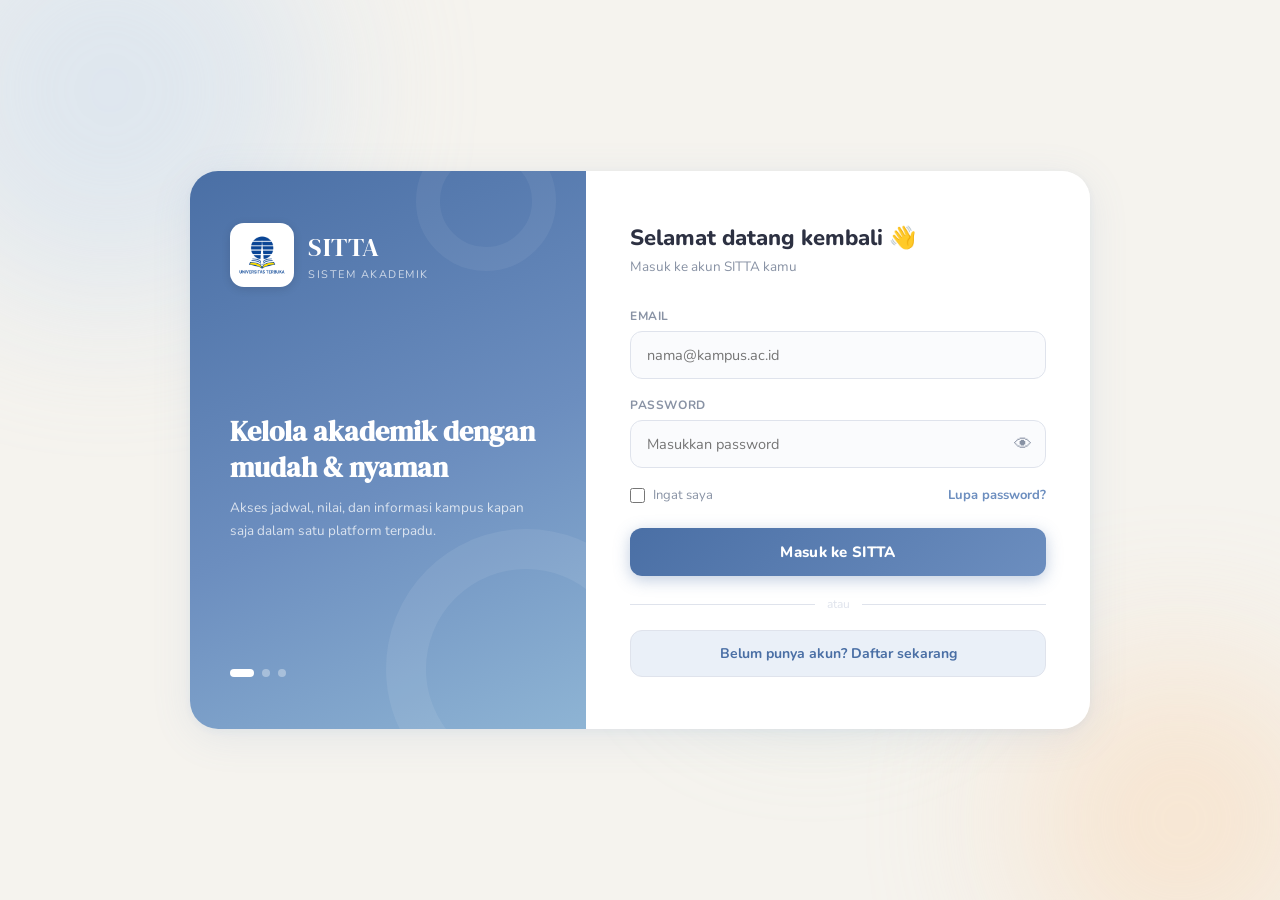
==== index.html @ 43a12ce6 "firstt edit" ====
<!DOCTYPE html>
<html lang="id">

<head>
    <meta charset="UTF-8">
    <meta name="viewport" content="width=device-width, initial-scale=1.0">
    <title>SITTA — Masuk</title>
    <link
        href="https://fonts.googleapis.com/css2?family=Nunito:wght@400;500;600;700;800&family=DM+Serif+Display:ital@0;1&display=swap"
        rel="stylesheet">
    <style>
        *,
        *::before,
        *::after {
            box-sizing: border-box;
            margin: 0;
            padding: 0;
        }

        :root {
            --primary: #6C8EBF;
            --primary-dk: #4A6FA5;
            --primary-lt: #EAF0F8;
            --accent: #F4A261;
            --accent-lt: #FEF1E6;
            --bg: #F5F3EE;
            --card: #FFFFFF;
            --text: #2D3142;
            --muted: #8892A4;
            --border: #DFE3EC;
            --success: #6DB57A;
            --radius: 18px;
            --shadow: 0 8px 40px rgba(108, 142, 191, .12), 0 2px 8px rgba(108, 142, 191, .08);
        }

        body {
            min-height: 100vh;
            background: var(--bg);
            display: flex;
            align-items: center;
            justify-content: center;
            font-family: 'Nunito', sans-serif;
            overflow: hidden;
            position: relative;
        }

        /* ── decorative blobs ── */
        .blob {
            position: fixed;
            border-radius: 50%;
            filter: blur(80px);
            opacity: .45;
            pointer-events: none;
            animation: drift 14s ease-in-out infinite alternate;
        }

        .blob-1 {
            width: 420px;
            height: 420px;
            background: #C5D9F0;
            top: -120px;
            left: -100px;
            animation-delay: 0s;
        }

        .blob-2 {
            width: 320px;
            height: 320px;
            background: #FAD5AF;
            bottom: -80px;
            right: -60px;
            animation-delay: -5s;
        }

        .blob-3 {
            width: 220px;
            height: 220px;
            background: #C8E6D4;
            top: 50%;
            left: 55%;
            animation-delay: -9s;
        }

        @keyframes drift {
            0% {
                transform: translate(0, 0) scale(1)
            }

            100% {
                transform: translate(30px, 20px) scale(1.06)
            }
        }

        /* ── layout ── */
        .page {
            display: flex;
            align-items: stretch;
            width: min(900px, 96vw);
            min-height: 540px;
            border-radius: 28px;
            box-shadow: var(--shadow);
            overflow: hidden;
            position: relative;
            z-index: 1;
            animation: rise .6s cubic-bezier(.22, .68, 0, 1.2) both;
        }

        @keyframes rise {
            from {
                opacity: 0;
                transform: translateY(28px)
            }

            to {
                opacity: 1;
                transform: none
            }
        }

        /* ── left panel ── */
        .panel-left {
            width: 44%;
            background: linear-gradient(155deg, #4A6FA5 0%, #6C8EBF 55%, #8EB4D4 100%);
            padding: 52px 40px;
            display: flex;
            flex-direction: column;
            justify-content: space-between;
            color: #fff;
            position: relative;
            overflow: hidden;
        }

        .panel-left::before {
            content: '';
            position: absolute;
            width: 280px;
            height: 280px;
            border-radius: 50%;
            border: 40px solid rgba(255, 255, 255, .08);
            bottom: -80px;
            right: -80px;
        }

        .panel-left::after {
            content: '';
            position: absolute;
            width: 140px;
            height: 140px;
            border-radius: 50%;
            border: 24px solid rgba(255, 255, 255, .06);
            top: -40px;
            right: 30px;
        }

        .brand {
            display: flex;
            align-items: center;
            gap: 14px;
        }

        .brand-icon {
            width: 64px;
            height: 64px;
            background: #fff;
            border-radius: 14px;
            display: flex;
            align-items: center;
            justify-content: center;
            padding: 6px;
            box-shadow: 0 2px 10px rgba(0, 0, 0, .12);
            flex-shrink: 0;
        }

        .brand-icon img {
            width: 100%;
            height: 100%;
            object-fit: contain;
        }

        .brand-name {
            font-family: 'DM Serif Display', serif;
            font-size: 26px;
            letter-spacing: .5px;
        }

        .brand-sub {
            font-size: 11px;
            opacity: .7;
            letter-spacing: 1.5px;
            text-transform: uppercase;
            margin-top: 2px;
        }

        .panel-tagline {
            position: relative;
            z-index: 1;
        }

        .panel-tagline h1 {
            font-family: 'DM Serif Display', serif;
            font-size: 28px;
            line-height: 1.3;
            margin-bottom: 12px;
        }

        .panel-tagline p {
            font-size: 13.5px;
            opacity: .75;
            line-height: 1.7;
        }

        .panel-dots {
            display: flex;
            gap: 8px;
        }

        .dot {
            width: 8px;
            height: 8px;
            border-radius: 50%;
            background: rgba(255, 255, 255, .35);
        }

        .dot.active {
            background: #fff;
            width: 24px;
            border-radius: 4px;
        }

        /* ── right panel ── */
        .panel-right {
            flex: 1;
            background: var(--card);
            padding: 52px 44px;
            display: flex;
            flex-direction: column;
            justify-content: center;
        }

        .form-head {
            margin-bottom: 32px;
        }

        .form-head h2 {
            font-size: 22px;
            font-weight: 800;
            color: var(--text);
        }

        .form-head p {
            font-size: 13.5px;
            color: var(--muted);
            margin-top: 4px;
        }

        /* ── form fields ── */
        .field {
            position: relative;
            margin-bottom: 18px;
        }

        .field label {
            display: block;
            font-size: 12px;
            font-weight: 700;
            letter-spacing: .6px;
            text-transform: uppercase;
            color: var(--muted);
            margin-bottom: 7px;
        }

        .field input {
            width: 100%;
            padding: 13px 16px;
            border: 1.5px solid var(--border);
            border-radius: 12px;
            font-family: 'Nunito', sans-serif;
            font-size: 14.5px;
            color: var(--text);
            background: #FAFBFD;
            outline: none;
            transition: border-color .2s, box-shadow .2s, background .2s;
        }

        .field input:focus {
            border-color: var(--primary);
            background: #fff;
            box-shadow: 0 0 0 3.5px rgba(108, 142, 191, .14);
        }

        .field input.has-icon {
            padding-right: 46px;
        }

        .toggle-pw {
            position: absolute;
            right: 14px;
            top: 38px;
            background: none;
            border: none;
            cursor: pointer;
            color: var(--muted);
            font-size: 18px;
            transition: color .2s;
            line-height: 1;
        }

        .toggle-pw:hover {
            color: var(--primary);
        }

        /* ── options row ── */
        .options-row {
            display: flex;
            align-items: center;
            justify-content: space-between;
            margin-bottom: 24px;
        }

        .check-label {
            display: flex;
            align-items: center;
            gap: 8px;
            font-size: 13px;
            color: var(--muted);
            cursor: pointer;
        }

        .check-label input[type="checkbox"] {
            accent-color: var(--primary);
            width: 15px;
            height: 15px;
        }

        .btn-link-sm {
            background: none;
            border: none;
            cursor: pointer;
            font-family: 'Nunito', sans-serif;
            font-size: 13px;
            font-weight: 700;
            color: var(--primary);
            transition: color .15s;
        }

        .btn-link-sm:hover {
            color: var(--primary-dk);
        }

        /* ── primary button ── */
        .btn-primary {
            width: 100%;
            padding: 14px;
            background: linear-gradient(135deg, #4A6FA5, #6C8EBF);
            color: #fff;
            border: none;
            border-radius: 12px;
            font-family: 'Nunito', sans-serif;
            font-size: 15px;
            font-weight: 800;
            letter-spacing: .3px;
            cursor: pointer;
            transition: transform .15s, box-shadow .15s;
            box-shadow: 0 4px 16px rgba(74, 111, 165, .35);
            margin-bottom: 20px;
        }

        .btn-primary:hover {
            transform: translateY(-1px);
            box-shadow: 0 6px 22px rgba(74, 111, 165, .42);
        }

        .btn-primary:active {
            transform: translateY(0);
        }

        .divider {
            display: flex;
            align-items: center;
            gap: 12px;
            margin-bottom: 18px;
        }

        .divider span {
            font-size: 12px;
            color: var(--border);
            white-space: nowrap;
        }

        .divider::before,
        .divider::after {
            content: '';
            flex: 1;
            height: 1px;
            background: var(--border);
        }

        .btn-daftar {
            width: 100%;
            padding: 13px;
            background: var(--primary-lt);
            color: var(--primary-dk);
            border: 1.5px solid var(--border);
            border-radius: 12px;
            font-family: 'Nunito', sans-serif;
            font-size: 14px;
            font-weight: 700;
            cursor: pointer;
            transition: background .15s, border-color .15s;
        }

        .btn-daftar:hover {
            background: #dce9f6;
            border-color: var(--primary);
        }

        /* ── modal overlay ── */
        .modal-overlay {
            position: fixed;
            inset: 0;
            background: rgba(45, 49, 66, .35);
            backdrop-filter: blur(4px);
            display: flex;
            align-items: center;
            justify-content: center;
            z-index: 100;
            opacity: 0;
            pointer-events: none;
            transition: opacity .25s;
        }

        .modal-overlay.open {
            opacity: 1;
            pointer-events: all;
        }

        .modal-box {
            background: #fff;
            border-radius: 24px;
            padding: 40px 36px;
            width: min(420px, 90vw);
            box-shadow: 0 20px 60px rgba(0, 0, 0, .12);
            transform: translateY(16px) scale(.97);
            transition: transform .3s cubic-bezier(.22, .68, 0, 1.2);
            position: relative;
        }

        .modal-overlay.open .modal-box {
            transform: none;
        }

        .modal-icon {
            width: 52px;
            height: 52px;
            border-radius: 14px;
            display: flex;
            align-items: center;
            justify-content: center;
            font-size: 24px;
            margin-bottom: 18px;
        }

        .modal-icon.blue {
            background: var(--primary-lt);
        }

        .modal-icon.peach {
            background: var(--accent-lt);
        }

        .modal-box h3 {
            font-size: 20px;
            font-weight: 800;
            color: var(--text);
            margin-bottom: 8px;
        }

        .modal-box p {
            font-size: 13.5px;
            color: var(--muted);
            line-height: 1.65;
            margin-bottom: 20px;
        }

        .modal-field label {
            display: block;
            font-size: 12px;
            font-weight: 700;
            text-transform: uppercase;
            letter-spacing: .5px;
            color: var(--muted);
            margin-bottom: 6px;
        }

        .modal-field input {
            width: 100%;
            padding: 12px 14px;
            border: 1.5px solid var(--border);
            border-radius: 10px;
            font-family: 'Nunito', sans-serif;
            font-size: 14px;
            color: var(--text);
            background: #FAFBFD;
            outline: none;
            transition: border-color .2s, box-shadow .2s;
            margin-bottom: 14px;
        }

        .modal-field input:focus {
            border-color: var(--primary);
            box-shadow: 0 0 0 3px rgba(108, 142, 191, .13);
            background: #fff;
        }

        .btn-modal {
            width: 100%;
            padding: 13px;
            background: linear-gradient(135deg, #4A6FA5, #6C8EBF);
            color: #fff;
            border: none;
            border-radius: 11px;
            font-family: 'Nunito', sans-serif;
            font-size: 14.5px;
            font-weight: 800;
            cursor: pointer;
            transition: transform .15s, box-shadow .15s;
            box-shadow: 0 4px 14px rgba(74, 111, 165, .3);
        }

        .btn-modal:hover {
            transform: translateY(-1px);
            box-shadow: 0 6px 20px rgba(74, 111, 165, .38);
        }

        .btn-modal.peach {
            background: linear-gradient(135deg, #E07B39, #F4A261);
            box-shadow: 0 4px 14px rgba(244, 162, 97, .35);
        }

        .close-modal {
            position: absolute;
            top: 16px;
            right: 16px;
            background: var(--bg);
            border: none;
            border-radius: 50%;
            width: 32px;
            height: 32px;
            cursor: pointer;
            display: flex;
            align-items: center;
            justify-content: center;
            color: var(--muted);
            font-size: 18px;
            transition: background .15s;
        }

        .close-modal:hover {
            background: var(--border);
        }

        /* success state */
        .success-msg {
            display: none;
            text-align: center;
            padding: 10px 0 4px;
        }

        .success-msg .check {
            font-size: 40px;
            margin-bottom: 10px;
        }

        .success-msg h4 {
            font-weight: 800;
            color: var(--success);
            font-size: 17px;
        }

        .success-msg p {
            font-size: 13px;
            color: var(--muted);
            margin-top: 4px;
        }

        /* ── responsive ── */
        @media (max-width: 640px) {
            .panel-left {
                display: none;
            }

            .panel-right {
                padding: 40px 28px;
            }

            .page {
                min-height: unset;
                border-radius: 22px;
            }
        }
    </style>
</head>

<body>

    <div class="blob blob-1"></div>
    <div class="blob blob-2"></div>
    <div class="blob blob-3"></div>

    <div class="page">

        <!-- Left decorative panel -->
        <div class="panel-left">
            <div class="brand">
                <div class="brand-icon">
                    <img src="assets/logo.png" alt="Logo SITTA">
                </div>
                <div>
                    <div class="brand-name">SITTA</div>
                    <div class="brand-sub">Sistem Akademik</div>
                </div>
            </div>

            <div class="panel-tagline">
                <h1>Kelola akademik dengan mudah & nyaman</h1>
                <p>Akses jadwal, nilai, dan informasi kampus kapan saja dalam satu platform terpadu.</p>
            </div>

            <div class="panel-dots">
                <div class="dot active"></div>
                <div class="dot"></div>
                <div class="dot"></div>
            </div>
        </div>

        <!-- Right form panel -->
        <div class="panel-right">
            <div class="form-head">
                <h2>Selamat datang kembali 👋</h2>
                <p>Masuk ke akun SITTA kamu</p>
            </div>

            <form id="loginForm">
                <div class="field">
                    <label for="email">Email</label>
                    <input type="email" id="email" name="email" placeholder="nama@kampus.ac.id" autocomplete="email"
                        required>
                </div>

                <div class="field">
                    <label for="password">Password</label>
                    <input type="password" id="password" name="password" placeholder="Masukkan password"
                        autocomplete="current-password" class="has-icon" required>
                    <button type="button" class="toggle-pw" id="togglePw" aria-label="Tampilkan password">👁</button>
                </div>

                <div class="options-row">
                    <label class="check-label">
                        <input type="checkbox" id="remember">
                        Ingat saya
                    </label>
                    <button type="button" class="btn-link-sm" id="btnLupa">Lupa password?</button>
                </div>

                <button type="submit" class="btn-primary">Masuk ke SITTA</button>
            </form>

            <div class="divider"><span>atau</span></div>
            <button class="btn-daftar" id="btnDaftar">Belum punya akun? Daftar sekarang</button>
        </div>
    </div>

    <!-- Modal: Lupa Password -->
    <div class="modal-overlay" id="modalLupa">
        <div class="modal-box">
            <button class="close-modal" data-close="modalLupa">✕</button>
            <div class="modal-icon blue">🔑</div>
            <h3>Lupa Password?</h3>
            <p>Masukkan email kampus kamu dan kami akan mengirimkan link untuk reset password.</p>
            <div class="modal-field">
                <label>Email</label>
                <input type="email" id="emailReset" placeholder="nama@kampus.ac.id">
            </div>
            <button class="btn-modal" id="btnKirimReset">Kirim Link Reset</button>
            <div class="success-msg" id="successReset">
                <div class="check">✅</div>
                <h4>Email terkirim!</h4>
                <p>Cek inbox atau folder spam kamu.</p>
            </div>
        </div>
    </div>

    <!-- Modal: Daftar -->
    <div class="modal-overlay" id="modalDaftar">
        <div class="modal-box">
            <button class="close-modal" data-close="modalDaftar">✕</button>
            <div class="modal-icon peach">✨</div>
            <h3>Buat Akun Baru</h3>
            <p>Daftarkan diri menggunakan email kampus resmi kamu.</p>
            <div class="modal-field">
                <label>Nama Lengkap</label>
                <input type="text" placeholder="Nama sesuai KTM">
                <label>Email Kampus</label>
                <input type="email" placeholder="nim@kampus.ac.id">
                <label>NIM</label>
                <input type="text" placeholder="Nomor Induk Mahasiswa">
            </div>
            <button class="btn-modal peach" id="btnDaftarSubmit">Daftar Sekarang</button>
            <div class="success-msg" id="successDaftar">
                <div class="check">🎉</div>
                <h4>Pendaftaran terkirim!</h4>
                <p>Akun kamu akan diverifikasi oleh admin kampus.</p>
            </div>
        </div>
    </div>

    <script>
        // Toggle password visibility
        const pwInput = document.getElementById('password');
        const togglePw = document.getElementById('togglePw');
        togglePw.addEventListener('click', () => {
            const show = pwInput.type === 'password';
            pwInput.type = show ? 'text' : 'password';
            togglePw.textContent = show ? '🙈' : '👁';
        });

        // Open modals
        document.getElementById('btnLupa').addEventListener('click', () => openModal('modalLupa'));
        document.getElementById('btnDaftar').addEventListener('click', () => openModal('modalDaftar'));

        // Close buttons
        document.querySelectorAll('[data-close]').forEach(btn => {
            btn.addEventListener('click', () => closeModal(btn.dataset.close));
        });

        // Close on overlay click
        document.querySelectorAll('.modal-overlay').forEach(overlay => {
            overlay.addEventListener('click', e => {
                if (e.target === overlay) closeModal(overlay.id);
            });
        });

        function openModal(id) { document.getElementById(id).classList.add('open'); }
        function closeModal(id) {
            document.getElementById(id).classList.remove('open');
            // reset success states
            document.querySelectorAll('.success-msg').forEach(el => el.style.display = 'none');
            document.querySelectorAll('.btn-modal').forEach(el => el.style.display = 'block');
        }

        // Kirim reset
        document.getElementById('btnKirimReset').addEventListener('click', () => {
            const email = document.getElementById('emailReset').value.trim();
            if (!email) { document.getElementById('emailReset').focus(); return; }
            document.getElementById('btnKirimReset').style.display = 'none';
            document.getElementById('successReset').style.display = 'block';
        });

        // Daftar submit
        document.getElementById('btnDaftarSubmit').addEventListener('click', () => {
            document.getElementById('btnDaftarSubmit').style.display = 'none';
            document.getElementById('successDaftar').style.display = 'block';
        });

        // Login form submit
        document.getElementById('loginForm').addEventListener('submit', e => {
            e.preventDefault();
            const btn = e.target.querySelector('.btn-primary');
            btn.textContent = 'Memproses...';
            btn.disabled = true;
            setTimeout(() => { btn.textContent = 'Masuk ke SITTA'; btn.disabled = false; }, 1500);
        });
    </script>
</body>

</html>
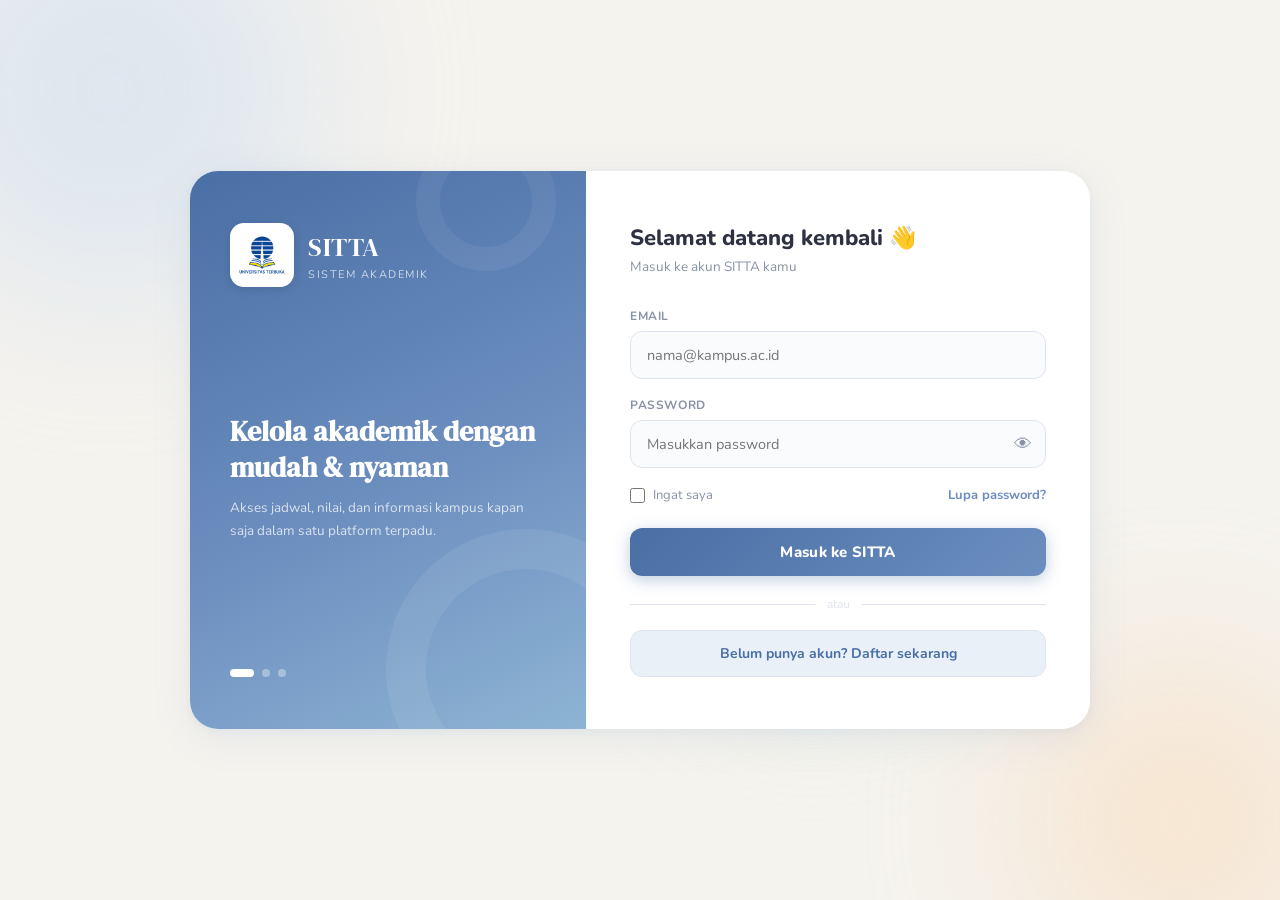
==== commit 6e4ffead: "update Co-authored-by: Copilot <copilot@github.com>" ====
--- a/index.html
+++ b/index.html
@@ -699,11 +699,11 @@
             <p>Daftarkan diri menggunakan email kampus resmi kamu.</p>
             <div class="modal-field">
                 <label>Nama Lengkap</label>
-                <input type="text" placeholder="Nama sesuai KTM">
+                <input type="text" id="registerName" placeholder="Nama sesuai KTM">
                 <label>Email Kampus</label>
-                <input type="email" placeholder="nim@kampus.ac.id">
+                <input type="email" id="registerEmail" placeholder="nim@kampus.ac.id">
                 <label>NIM</label>
-                <input type="text" placeholder="Nomor Induk Mahasiswa">
+                <input type="text" id="registerNIM" placeholder="Nomor Induk Mahasiswa">
             </div>
             <button class="btn-modal peach" id="btnDaftarSubmit">Daftar Sekarang</button>
             <div class="success-msg" id="successDaftar">
@@ -715,6 +715,10 @@
     </div>
 
     <script>
+        // load shared app script (login/register/navbar)
+    </script>
+    <script src="js/scripts.js"></script>
+    <script>
         // Toggle password visibility
         const pwInput = document.getElementById('password');
         const togglePw = document.getElementById('togglePw');
@@ -755,21 +759,7 @@
             document.getElementById('btnKirimReset').style.display = 'none';
             document.getElementById('successReset').style.display = 'block';
         });
-
-        // Daftar submit
-        document.getElementById('btnDaftarSubmit').addEventListener('click', () => {
-            document.getElementById('btnDaftarSubmit').style.display = 'none';
-            document.getElementById('successDaftar').style.display = 'block';
-        });
-
-        // Login form submit
-        document.getElementById('loginForm').addEventListener('submit', e => {
-            e.preventDefault();
-            const btn = e.target.querySelector('.btn-primary');
-            btn.textContent = 'Memproses...';
-            btn.disabled = true;
-            setTimeout(() => { btn.textContent = 'Masuk ke SITTA'; btn.disabled = false; }, 1500);
-        });
+        // note: login/register handling is in js/scripts.js
     </script>
 </body>
 
